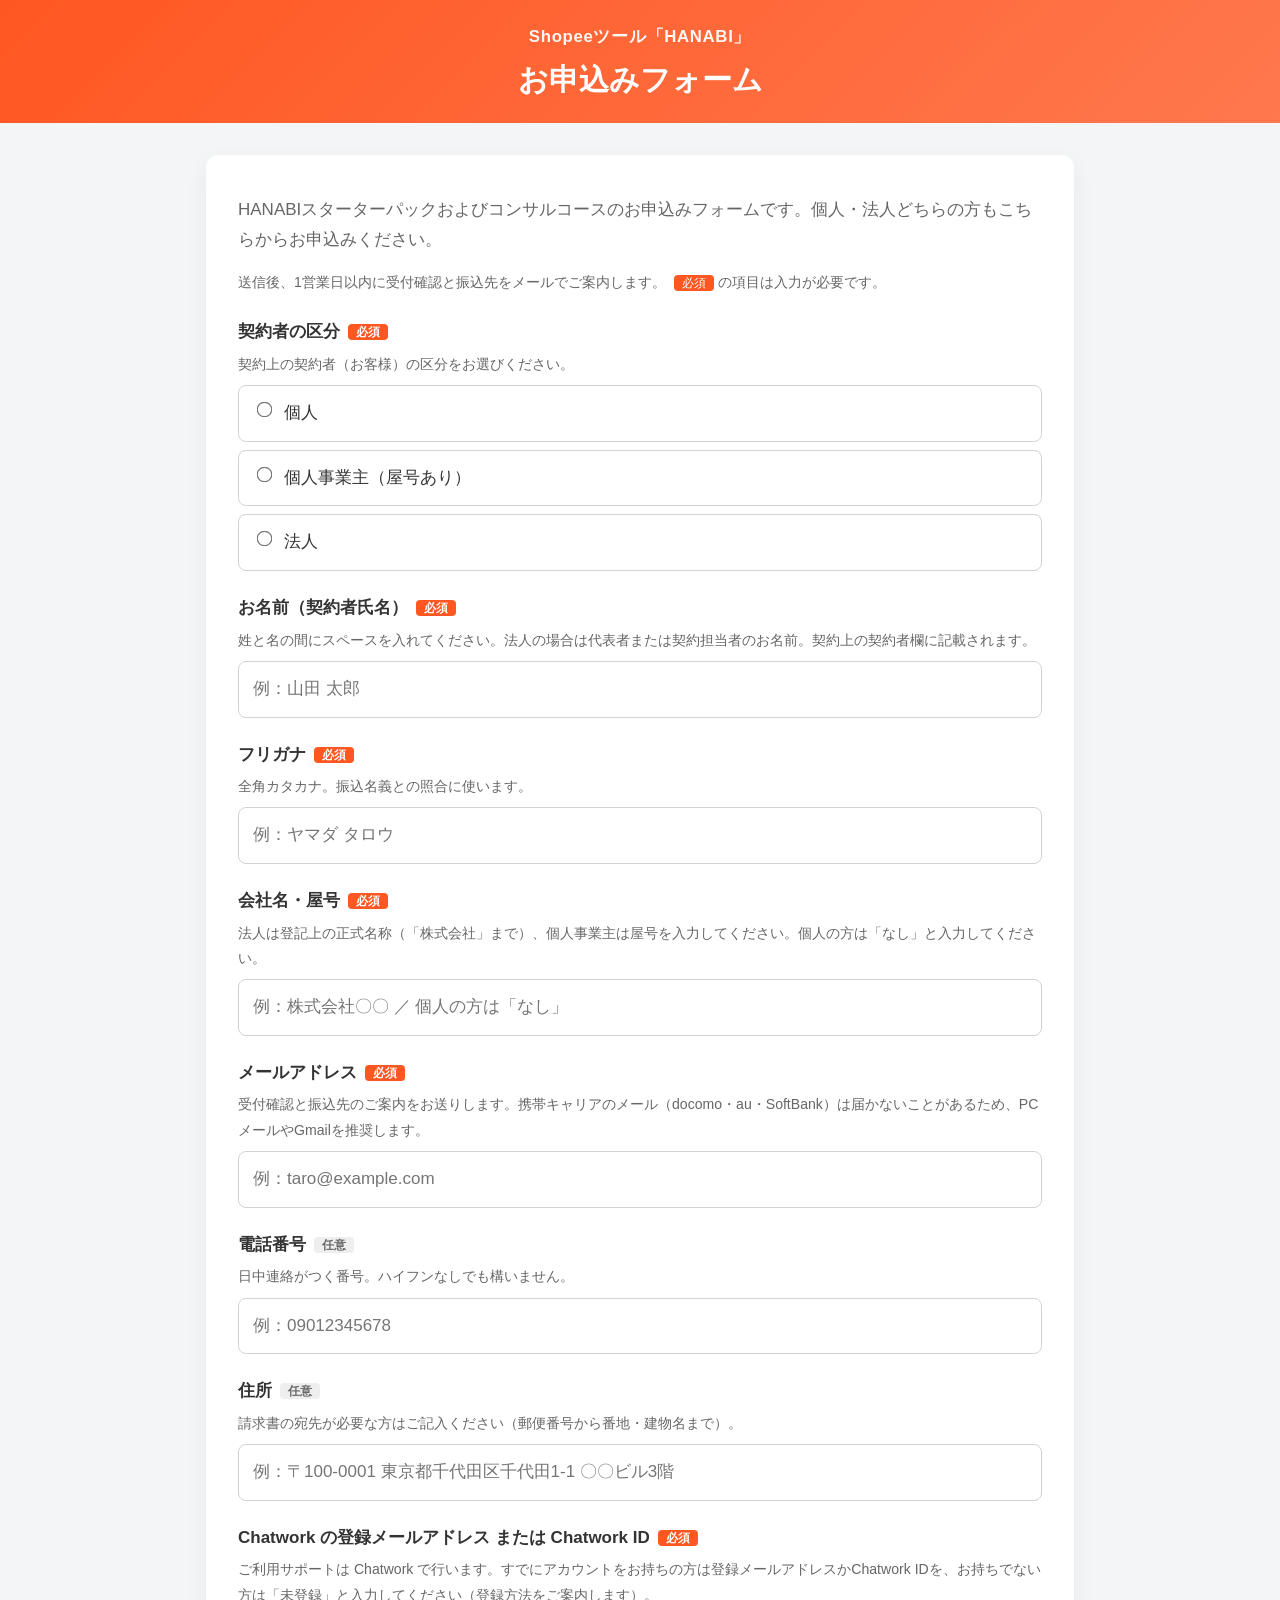
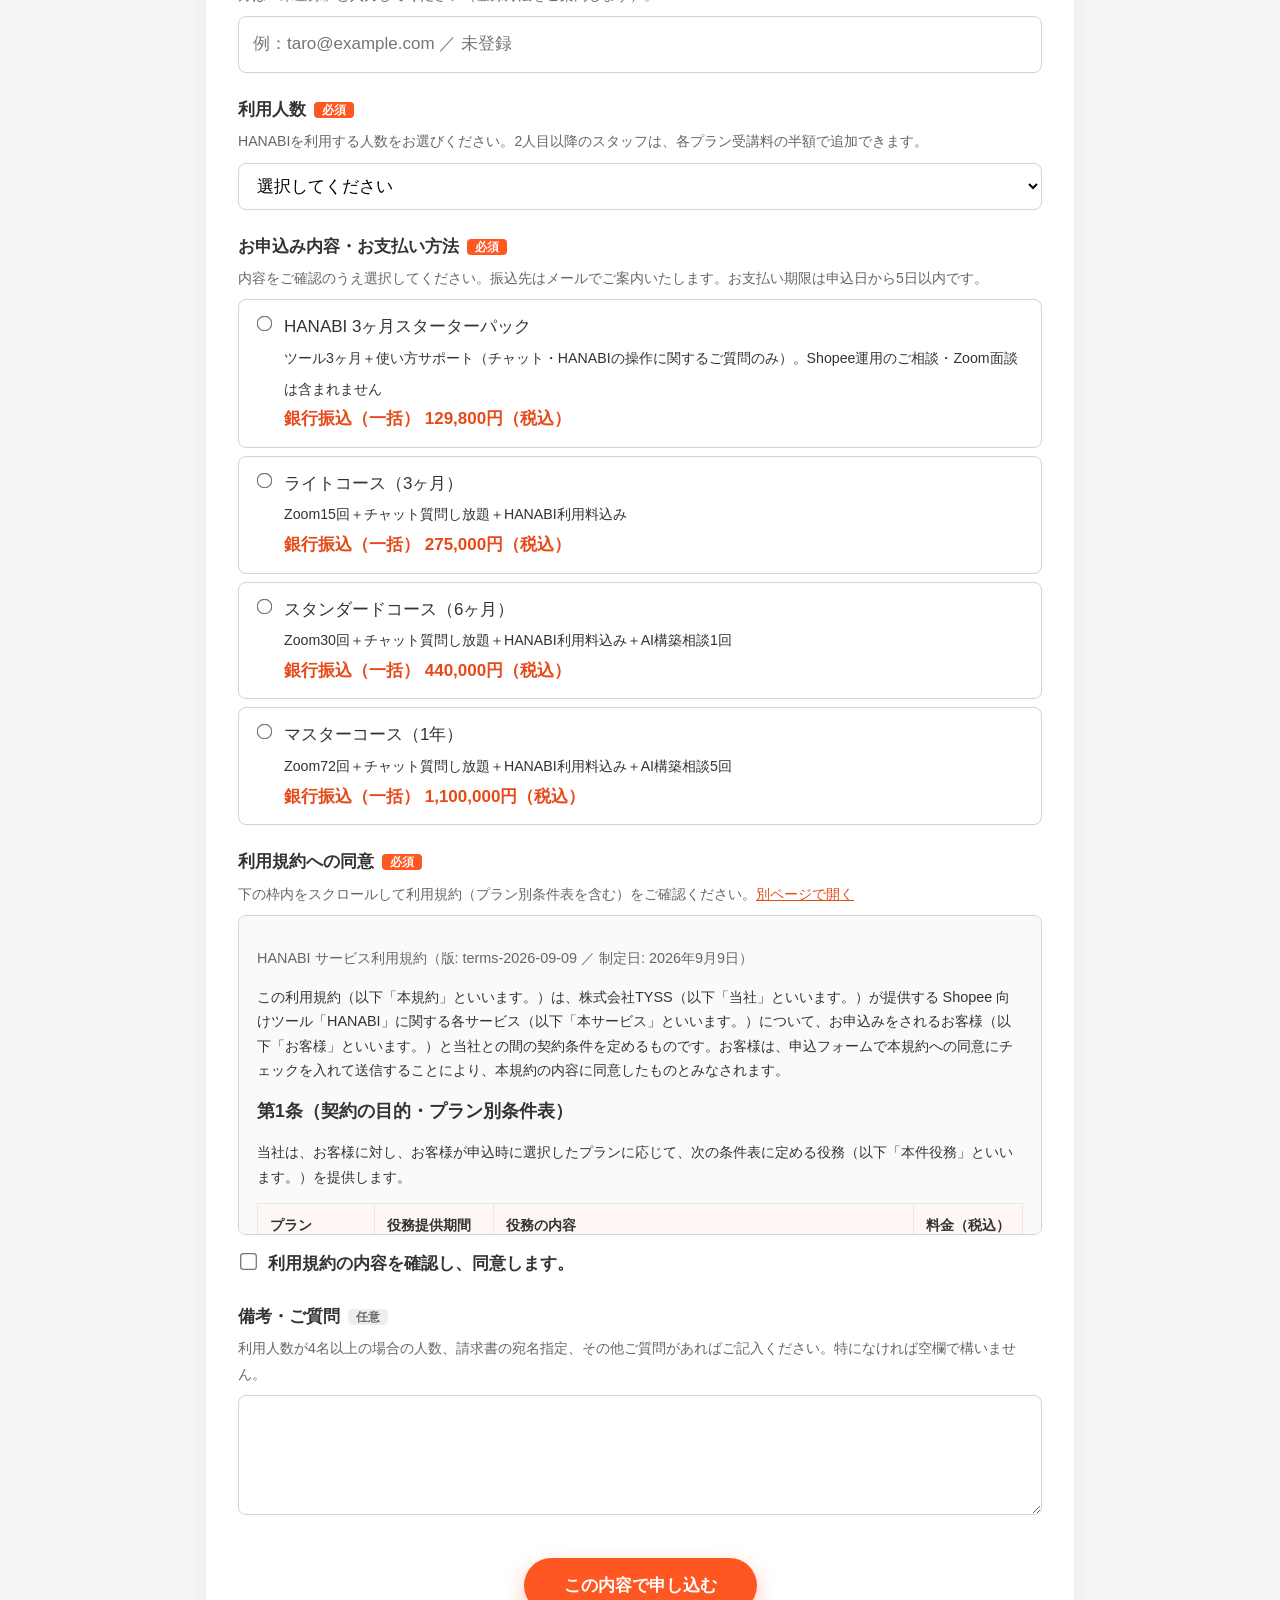
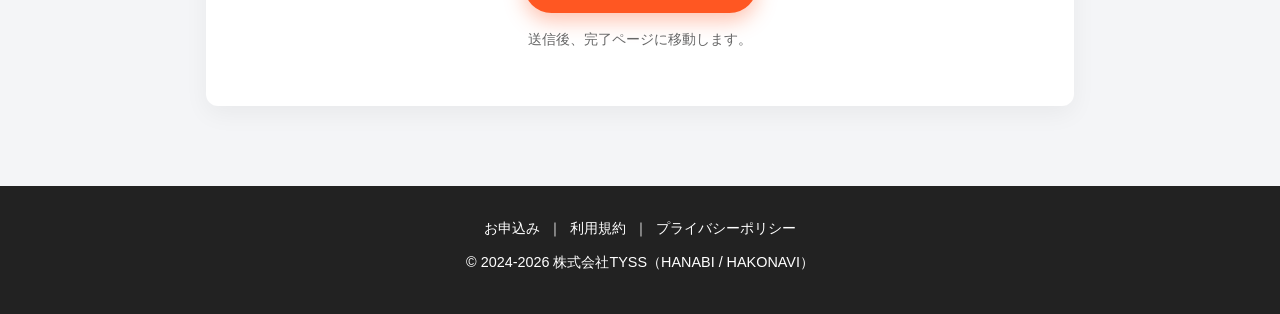
==== apply/index.html @ cb3014e0 "HANABI申込ページ・利用規約・完了ページを追加（Googleフォーム連携、LPとは別導線） - /apply/: 13項目の申込フォーム。Googleフォーム formResponse へ送信、?" ====
<!DOCTYPE html>
<html lang="ja">
<head>
<meta charset="UTF-8">
<meta name="viewport" content="width=device-width, initial-scale=1.0">
<title>お申込み｜HANABI スターターパック・コンサルコース（株式会社TYSS）</title>
<meta name="description" content="Shopeeツール「HANABI」の3ヶ月スターターパック、およびライト・スタンダード・マスターコースのお申込みページ。利用規約に同意のうえ、フォームからお申込みください。">
<meta name="robots" content="noindex, nofollow">
<link rel="canonical" href="https://hanabi.marketvalleys.com/apply/">
<link rel="icon" href="/favicon.ico">
<link rel="apple-touch-icon" href="/apple-touch-icon.png">
<link rel="stylesheet" href="/css/sub.css">
<!-- Google tag (gtag.js) -->
<script async src="https://www.googletagmanager.com/gtag/js?id=G-91ZBQNR20L"></script>
<script>
  window.dataLayer = window.dataLayer || [];
  function gtag(){dataLayer.push(arguments);}
  gtag('js', new Date());
  gtag('config', 'G-91ZBQNR20L');
</script>
</head>
<body>
<header class="site-header">
  <div class="brand"><a href="/">Shopeeツール「HANABI」</a></div>
  <h1>お申込みフォーム</h1>
</header>

<main>
  <section class="card">
    <p class="lead">HANABIスターターパックおよびコンサルコースのお申込みフォームです。個人・法人どちらの方もこちらからお申込みください。</p>
    <p class="note">送信後、1営業日以内に受付確認と振込先をメールでご案内します。<span class="req">必須</span> の項目は入力が必要です。</p>

    <form id="apply-form" novalidate>

      <!-- 1 契約者の区分 -->
      <div class="field" data-required>
        <label class="title">契約者の区分<span class="req">必須</span></label>
        <span class="help">契約上の契約者（お客様）の区分をお選びください。</span>
        <label class="choice"><input type="radio" name="entry.213711031" value="個人"><span>個人</span></label>
        <label class="choice"><input type="radio" name="entry.213711031" value="個人事業主（屋号あり）"><span>個人事業主（屋号あり）</span></label>
        <label class="choice"><input type="radio" name="entry.213711031" value="法人"><span>法人</span></label>
        <p class="error">契約者の区分を選んでください。</p>
      </div>

      <!-- 2 お名前 -->
      <div class="field" data-required>
        <label class="title" for="f-name">お名前（契約者氏名）<span class="req">必須</span></label>
        <span class="help">姓と名の間にスペースを入れてください。法人の場合は代表者または契約担当者のお名前。契約上の契約者欄に記載されます。</span>
        <input type="text" id="f-name" name="entry.1331339000" autocomplete="name" placeholder="例：山田 太郎">
        <p class="error">お名前を入力してください。</p>
      </div>

      <!-- 3 フリガナ -->
      <div class="field" data-required>
        <label class="title" for="f-kana">フリガナ<span class="req">必須</span></label>
        <span class="help">全角カタカナ。振込名義との照合に使います。</span>
        <input type="text" id="f-kana" name="entry.298418859" placeholder="例：ヤマダ タロウ">
        <p class="error">フリガナを入力してください。</p>
      </div>

      <!-- 4 会社名・屋号 -->
      <div class="field" data-required>
        <label class="title" for="f-company">会社名・屋号<span class="req">必須</span></label>
        <span class="help">法人は登記上の正式名称（「株式会社」まで）、個人事業主は屋号を入力してください。個人の方は「なし」と入力してください。</span>
        <input type="text" id="f-company" name="entry.1672336387" autocomplete="organization" placeholder="例：株式会社〇〇 ／ 個人の方は「なし」">
        <p class="error">会社名・屋号を入力してください。個人の方は「なし」と入力してください。</p>
      </div>

      <!-- 5 メール -->
      <div class="field" data-required data-type="email">
        <label class="title" for="f-email">メールアドレス<span class="req">必須</span></label>
        <span class="help">受付確認と振込先のご案内をお送りします。携帯キャリアのメール（docomo・au・SoftBank）は届かないことがあるため、PCメールやGmailを推奨します。</span>
        <input type="email" id="f-email" name="entry.1791633084" autocomplete="email" inputmode="email" placeholder="例：taro@example.com">
        <p class="error">正しいメールアドレスを入力してください。</p>
      </div>

      <!-- 6 電話 -->
      <div class="field">
        <label class="title" for="f-tel">電話番号<span class="opt">任意</span></label>
        <span class="help">日中連絡がつく番号。ハイフンなしでも構いません。</span>
        <input type="tel" id="f-tel" name="entry.1407368177" autocomplete="tel" inputmode="tel" placeholder="例：09012345678">
      </div>

      <!-- 7 住所 -->
      <div class="field">
        <label class="title" for="f-address">住所<span class="opt">任意</span></label>
        <span class="help">請求書の宛先が必要な方はご記入ください（郵便番号から番地・建物名まで）。</span>
        <input type="text" id="f-address" name="entry.1876414158" autocomplete="street-address" placeholder="例：〒100-0001 東京都千代田区千代田1-1 〇〇ビル3階">
      </div>

      <!-- 8 Chatwork -->
      <div class="field" data-required>
        <label class="title" for="f-chatwork">Chatwork の登録メールアドレス または Chatwork ID<span class="req">必須</span></label>
        <span class="help">ご利用サポートは Chatwork で行います。すでにアカウントをお持ちの方は登録メールアドレスかChatwork IDを、お持ちでない方は「未登録」と入力してください（登録方法をご案内します）。</span>
        <input type="text" id="f-chatwork" name="entry.1818026145" placeholder="例：taro@example.com ／ 未登録">
        <p class="error">Chatworkの連絡先を入力してください。お持ちでない方は「未登録」と入力してください。</p>
      </div>

      <!-- 9 利用人数 -->
      <div class="field" data-required>
        <label class="title" for="f-users">利用人数<span class="req">必須</span></label>
        <span class="help">HANABIを利用する人数をお選びください。2人目以降のスタッフは、各プラン受講料の半額で追加できます。</span>
        <select id="f-users" name="entry.1122648513">
          <option value="">選択してください</option>
          <option value="1名（ご本人のみ）">1名（ご本人のみ）</option>
          <option value="2名">2名</option>
          <option value="3名">3名</option>
          <option value="4名以上（人数を備考欄に記載）">4名以上（人数を備考欄に記載）</option>
        </select>
        <p class="error">利用人数を選んでください。</p>
      </div>

      <!-- 10 お申込み内容・お支払い方法 -->
      <div class="field" data-required id="plan-field">
        <label class="title">お申込み内容・お支払い方法<span class="req">必須</span></label>
        <span class="help">内容をご確認のうえ選択してください。振込先はメールでご案内いたします。お支払い期限は申込日から5日以内です。</span>
        <label class="choice"><input type="radio" name="entry.429913084" data-plan="starter" value="HANABI 3ヶ月スターターパック ／ 銀行振込（一括） 129,800円（税込）"><span>HANABI 3ヶ月スターターパック<br><small>ツール3ヶ月＋使い方サポート（チャット・HANABIの操作に関するご質問のみ）。Shopee運用のご相談・Zoom面談は含まれません</small><br><span class="price">銀行振込（一括） 129,800円（税込）</span></span></label>
        <label class="choice"><input type="radio" name="entry.429913084" data-plan="light" value="ライトコース（3ヶ月・Zoom15回） ／ 銀行振込（一括） 275,000円（税込）"><span>ライトコース（3ヶ月）<br><small>Zoom15回＋チャット質問し放題＋HANABI利用料込み</small><br><span class="price">銀行振込（一括） 275,000円（税込）</span></span></label>
        <label class="choice"><input type="radio" name="entry.429913084" data-plan="standard" value="スタンダードコース（6ヶ月・Zoom30回） ／ 銀行振込（一括） 440,000円（税込）"><span>スタンダードコース（6ヶ月）<br><small>Zoom30回＋チャット質問し放題＋HANABI利用料込み＋AI構築相談1回</small><br><span class="price">銀行振込（一括） 440,000円（税込）</span></span></label>
        <label class="choice"><input type="radio" name="entry.429913084" data-plan="master" value="マスターコース（1年・Zoom72回） ／ 銀行振込（一括） 1,100,000円（税込）"><span>マスターコース（1年）<br><small>Zoom72回＋チャット質問し放題＋HANABI利用料込み＋AI構築相談5回</small><br><span class="price">銀行振込（一括） 1,100,000円（税込）</span></span></label>
        <p class="error">お申込み内容を選んでください。</p>
      </div>

      <!-- 11 利用規約 -->
      <div class="field" data-required data-type="checkbox" id="terms-field">
        <label class="title">利用規約への同意<span class="req">必須</span></label>
        <span class="help">下の枠内をスクロールして利用規約（プラン別条件表を含む）をご確認ください。<a href="/terms/" target="_blank" rel="noopener">別ページで開く</a></span>
        <div class="terms-box" id="terms-box" tabindex="0"><p class="meta">利用規約を読み込んでいます…</p></div>
        <label class="agree"><input type="checkbox" name="entry.331221295" value="利用規約の内容を確認し、同意します。"><span>利用規約の内容を確認し、同意します。</span></label>
        <p class="error">お申込みには利用規約への同意が必要です。</p>
      </div>

      <!-- 12 備考 -->
      <div class="field">
        <label class="title" for="f-note">備考・ご質問<span class="opt">任意</span></label>
        <span class="help">利用人数が4名以上の場合の人数、請求書の宛名指定、その他ご質問があればご記入ください。特になければ空欄で構いません。</span>
        <textarea id="f-note" name="entry.1343263859"></textarea>
      </div>

      <!-- 13 規約バージョン（自動） -->
      <input type="hidden" name="entry.306155973" id="f-version" value="terms-2026-09-09">
      <!-- スパム対策（人間は見えない） -->
      <div class="hp" aria-hidden="true"><label>Website <input type="text" name="website" tabindex="-1" autocomplete="off"></label></div>

      <div class="submit-area">
        <button type="submit" class="btn" id="submit-btn">この内容で申し込む</button>
        <p class="note" id="submit-msg">送信後、完了ページに移動します。</p>
      </div>
    </form>
  </section>
</main>

<footer class="site-footer">
  <p><a href="/apply/">お申込み</a>｜<a href="/terms/">利用規約</a>｜<a href="https://www.tyss-co.jp/privacy.html" target="_blank" rel="noopener">プライバシーポリシー</a></p>
  <p>© 2024-2026 株式会社TYSS（HANABI / HAKONAVI）</p>
</footer>

<script>
(function () {
  var FORM_ACTION = 'https://docs.google.com/forms/d/e/1FAIpQLSf9lc5vbHV0YC9XStQlu5wABcLOn9LhuqJzs9azt7C7RDViRA/formResponse';
  var THANKS = '/apply/thanks/';
  var form = document.getElementById('apply-form');
  var btn = document.getElementById('submit-btn');
  var msg = document.getElementById('submit-msg');

  // URLパラメータ ?plan=starter|light|standard|master でプランを事前選択（各LPのボタンから使う）
  try {
    var plan = new URLSearchParams(location.search).get('plan');
    if (plan) {
      var r = form.querySelector('input[data-plan="' + plan + '"]');
      if (r) r.checked = true;
    }
  } catch (e) {}

  // 利用規約の本文を /terms/ から読み込んで枠内に表示（同一オリジン）。失敗時はリンク案内
  var box = document.getElementById('terms-box');
  fetch('/terms/', { cache: 'no-cache' }).then(function (res) { return res.text(); }).then(function (html) {
    var doc = new DOMParser().parseFromString(html, 'text/html');
    var body = doc.getElementById('terms-body');
    if (!body) throw new Error('no terms');
    var v = body.getAttribute('data-terms-version');
    if (v) document.getElementById('f-version').value = v;
    box.innerHTML = body.innerHTML;
  }).catch(function () {
    box.innerHTML = '<p>利用規約の読み込みに失敗しました。<a href="/terms/" target="_blank" rel="noopener">こちら</a>からご確認ください。</p>';
  });

  function validateField(field) {
    var ok = true;
    var type = field.getAttribute('data-type');
    var radios = field.querySelectorAll('input[type=radio]');
    if (radios.length) {
      ok = Array.prototype.some.call(radios, function (r) { return r.checked; });
    } else if (type === 'checkbox') {
      ok = !!field.querySelector('input[type=checkbox]:checked');
    } else {
      var input = field.querySelector('input, select, textarea');
      var val = (input.value || '').trim();
      ok = val.length > 0;
      if (ok && type === 'email') ok = /^[^\s@]+@[^\s@]+\.[^\s@]+$/.test(val);
    }
    field.classList.toggle('invalid', !ok);
    return ok;
  }

  form.querySelectorAll('.field[data-required]').forEach(function (field) {
    field.addEventListener('change', function () { if (field.classList.contains('invalid')) validateField(field); });
    field.addEventListener('input', function () { if (field.classList.contains('invalid')) validateField(field); });
  });

  form.addEventListener('submit', function (ev) {
    ev.preventDefault();
    if (form.querySelector('input[name=website]').value) return; // スパム
    var firstBad = null;
    form.querySelectorAll('.field[data-required]').forEach(function (field) {
      if (!validateField(field) && !firstBad) firstBad = field;
    });
    if (firstBad) {
      firstBad.scrollIntoView({ behavior: 'smooth', block: 'center' });
      msg.textContent = '未入力の必須項目があります。赤字の項目をご確認ください。';
      return;
    }

    btn.disabled = true;
    btn.textContent = '送信中…';
    msg.textContent = '';

    var fd = new FormData(form);
    fd.delete('website');
    var body = new URLSearchParams();
    fd.forEach(function (v, k) { if (k.indexOf('entry.') === 0) body.append(k, v); });
    body.append('fvv', '1');
    body.append('pageHistory', '0');

    var done = false;
    function finish() {
      if (done) return; done = true;
      try { gtag('event', 'apply_submit'); } catch (e) {}
      location.href = THANKS;
    }
    // Google フォームは CORS ヘッダを返さないため no-cors で送信し、応答内容は見ずに完了ページへ進む
    fetch(FORM_ACTION, { method: 'POST', mode: 'no-cors', body: body, headers: { 'Content-Type': 'application/x-www-form-urlencoded' } })
      .then(finish)
      .catch(function () {
        // ネットワーク層の失敗時はフォームを通常送信（新規タブで Google の完了画面）にフォールバック
        var f = document.createElement('form');
        f.method = 'POST'; f.action = FORM_ACTION; f.target = '_blank'; f.style.display = 'none';
        body.forEach(function (v, k) { var i = document.createElement('input'); i.type = 'hidden'; i.name = k; i.value = v; f.appendChild(i); });
        document.body.appendChild(f); f.submit();
        finish();
      });
    setTimeout(finish, 8000);
  });
})();
</script>
</body>
</html>
---- css/sub.css ----
/* HANABI サブページ共通スタイル（申込・規約・特商法・プライバシー） LPの配色に合わせる */
:root {
  --main: #ff5722;
  --main-dark: #e64a19;
  --bg: #f4f5f7;
  --text: #333;
  --muted: #666;
  --line: #e5e7eb;
  --max: 900px;
}
* { box-sizing: border-box; }
body {
  margin: 0;
  font-family: -apple-system, BlinkMacSystemFont, "Segoe UI", "Hiragino Kaku Gothic ProN", "Noto Sans JP", sans-serif;
  background: var(--bg);
  color: var(--text);
  font-size: 17px;
  line-height: 1.8;
}
header.site-header {
  background: linear-gradient(135deg, #ff5722, #ff784e);
  color: #fff;
  padding: 22px 20px;
  text-align: center;
}
header.site-header a { color: #fff; text-decoration: none; }
header.site-header .brand { font-size: 1.05rem; font-weight: 700; letter-spacing: .04em; opacity: .95; }
header.site-header h1 { font-size: 1.9rem; margin: 6px 0 0; line-height: 1.4; }
main { max-width: var(--max); margin: 0 auto; padding: 0 16px 48px; }
.card {
  background: #fff;
  border-radius: 12px;
  box-shadow: 0 8px 24px rgba(0,0,0,.05);
  padding: 40px 32px;
  margin: 32px 0;
}
.card h2 {
  font-size: 1.5rem;
  margin: 0 0 20px;
  padding-bottom: 10px;
  border-bottom: 3px solid var(--main);
}
.card h3 { font-size: 1.15rem; margin: 32px 0 8px; color: var(--main); }
.lead { color: var(--muted); margin: 0 0 8px; }
p { margin: 14px 0; }
ol, ul { margin: 12px 0; padding-left: 1.5em; }
li { margin-bottom: 6px; }
strong { color: var(--main); font-weight: 600; }
a { color: var(--main-dark); }
.meta { color: var(--muted); font-size: .9rem; }
.table-wrap { overflow-x: auto; -webkit-overflow-scrolling: touch; }
table { border-collapse: collapse; width: 100%; font-size: .95rem; }
th, td { border: 1px solid var(--line); padding: 10px 12px; text-align: left; vertical-align: top; }
th { background: #fff7f3; white-space: nowrap; }
.btn {
  display: inline-block;
  background: var(--main);
  color: #fff;
  text-decoration: none;
  font-size: 1.05rem;
  font-weight: 600;
  padding: 16px 40px;
  border: 0;
  border-radius: 999px;
  cursor: pointer;
  box-shadow: 0 8px 20px rgba(255,87,34,.35);
  transition: transform .2s, box-shadow .2s, background .2s;
}
.btn:hover { background: var(--main-dark); transform: translateY(-2px); }
.btn[disabled] { opacity: .6; cursor: not-allowed; transform: none; }
.btn-secondary { background: #fff; color: var(--main-dark); border: 2px solid var(--main); box-shadow: none; }
footer.site-footer {
  background: #222;
  color: #fff;
  text-align: center;
  padding: 30px 20px;
  font-size: .9rem;
}
footer.site-footer a { color: #fff; margin: 0 8px; text-decoration: none; }
footer.site-footer a:hover { text-decoration: underline; }
footer.site-footer p { margin: 0 0 8px; }

/* ===== 申込フォーム ===== */
.field { margin: 22px 0; }
.field label.title { display: block; font-weight: 700; margin-bottom: 4px; }
.req { color: #fff; background: var(--main); font-size: .72rem; padding: 2px 8px; border-radius: 4px; margin-left: 8px; vertical-align: middle; }
.opt { color: var(--muted); background: #eee; font-size: .72rem; padding: 2px 8px; border-radius: 4px; margin-left: 8px; vertical-align: middle; }
.help { display: block; color: var(--muted); font-size: .88rem; margin: 0 0 8px; }
input[type=text], input[type=email], input[type=tel], textarea, select {
  width: 100%;
  font: inherit;
  padding: 12px 14px;
  border: 1px solid #cfd3d8;
  border-radius: 8px;
  background: #fff;
}
input:focus, textarea:focus, select:focus { outline: 2px solid var(--main); outline-offset: 1px; border-color: var(--main); }
textarea { min-height: 120px; resize: vertical; }
.choice { display: flex; gap: 10px; align-items: flex-start; padding: 12px 14px; border: 1px solid #cfd3d8; border-radius: 8px; margin: 8px 0; cursor: pointer; background: #fff; }
.choice:has(input:checked) { border-color: var(--main); background: #fff7f3; }
.choice input { margin-top: 5px; flex: 0 0 auto; transform: scale(1.2); }
.choice .price { color: var(--main-dark); font-weight: 700; }
.terms-box {
  height: 320px;
  overflow-y: auto;
  border: 1px solid #cfd3d8;
  border-radius: 8px;
  padding: 16px 18px;
  background: #fafafa;
  font-size: .9rem;
  line-height: 1.7;
}
.terms-box h2 { font-size: 1.1rem; border: 0; margin: 0 0 12px; padding: 0; }
.terms-box h3 { font-size: 1rem; margin: 18px 0 4px; }
.terms-box table { font-size: .85rem; }
.agree { display: flex; gap: 10px; align-items: flex-start; margin-top: 14px; font-weight: 700; cursor: pointer; }
.agree input { transform: scale(1.3); margin-top: 6px; }
.error { color: #c62828; font-size: .88rem; margin-top: 6px; display: none; }
.field.invalid .error { display: block; }
.field.invalid input, .field.invalid select, .field.invalid textarea { border-color: #c62828; }
.submit-area { text-align: center; margin-top: 32px; }
.note { font-size: .88rem; color: var(--muted); }
.steps { counter-reset: s; list-style: none; padding: 0; }
.steps li { counter-increment: s; position: relative; padding-left: 44px; margin: 14px 0; }
.steps li::before {
  content: counter(s);
  position: absolute; left: 0; top: 0;
  width: 30px; height: 30px; border-radius: 50%;
  background: var(--main); color: #fff; font-weight: 700;
  display: flex; align-items: center; justify-content: center;
}
.hp { position: absolute; left: -9999px; width: 1px; height: 1px; overflow: hidden; }
@media (max-width: 768px) {
  body { font-size: 16px; }
  .card { padding: 28px 18px; margin: 20px 0; }
  header.site-header h1 { font-size: 1.4rem; }
  .btn { width: 100%; padding: 16px 0; }
}
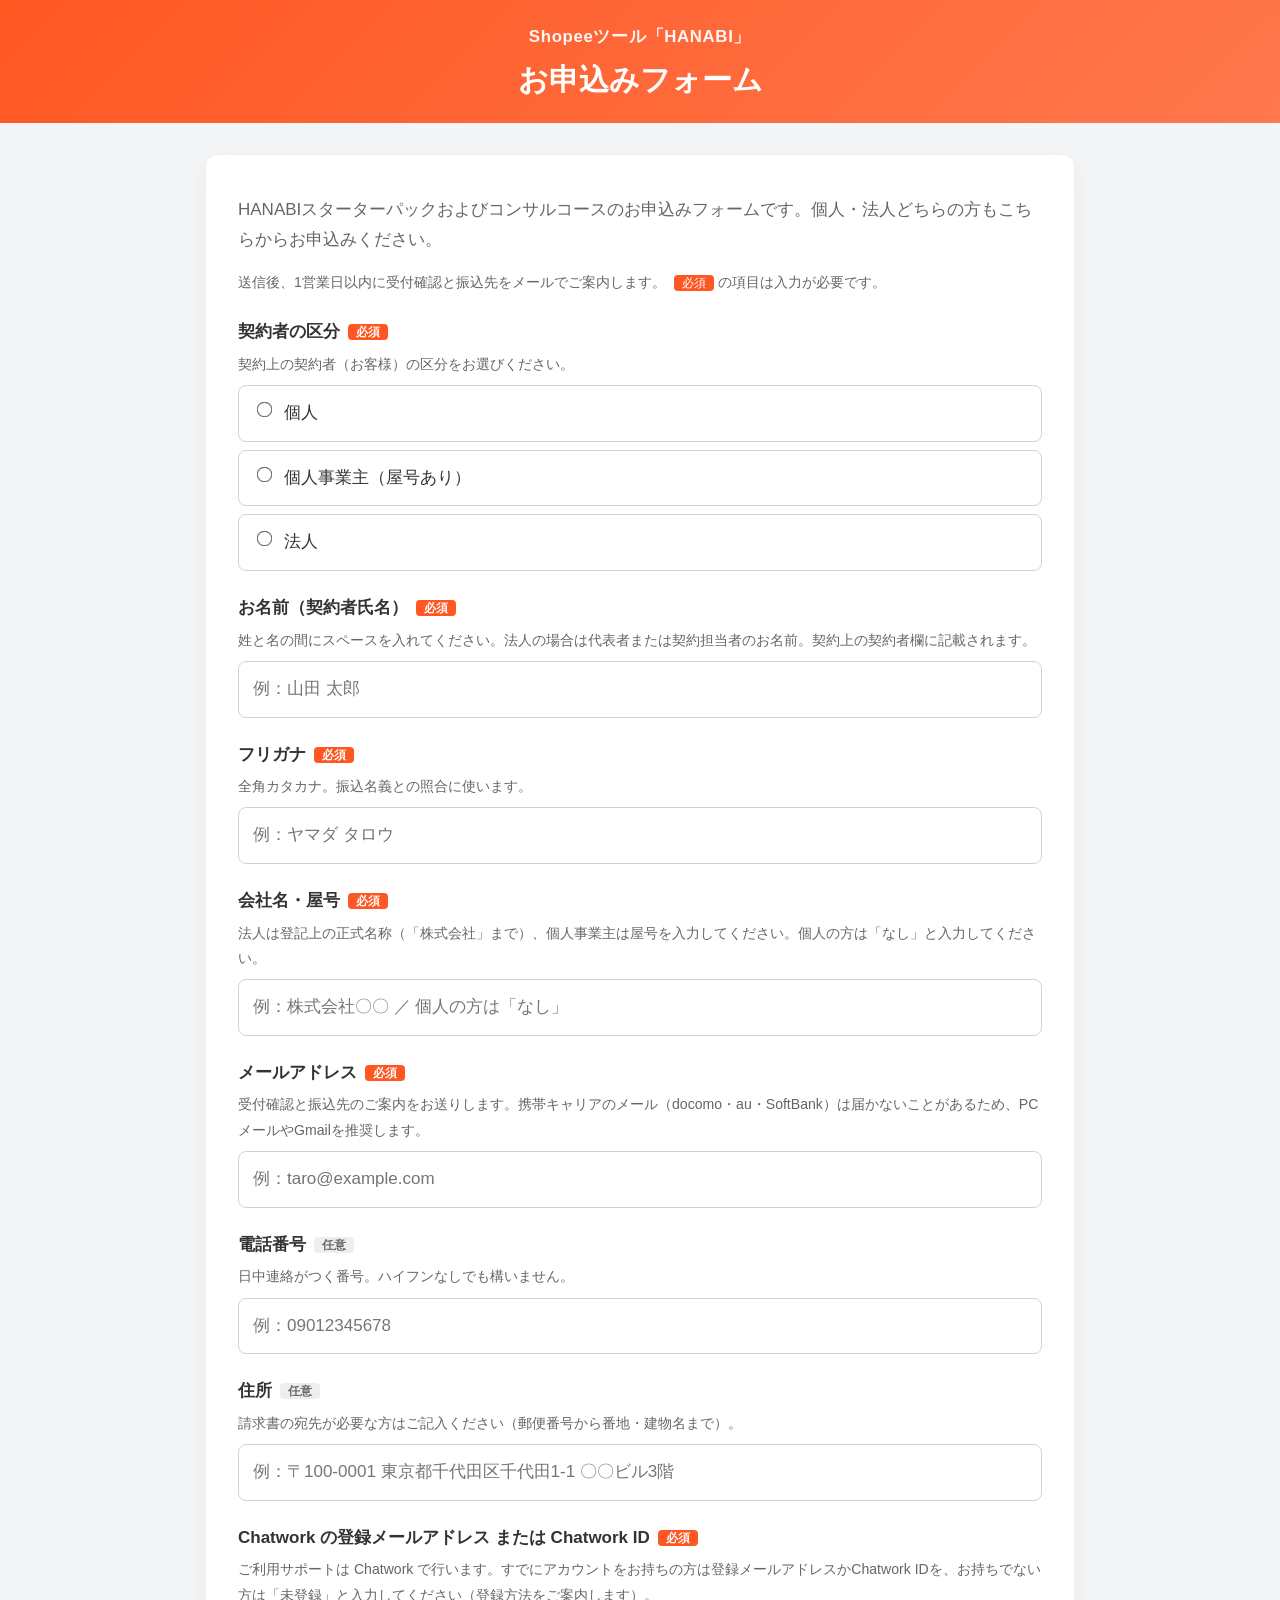
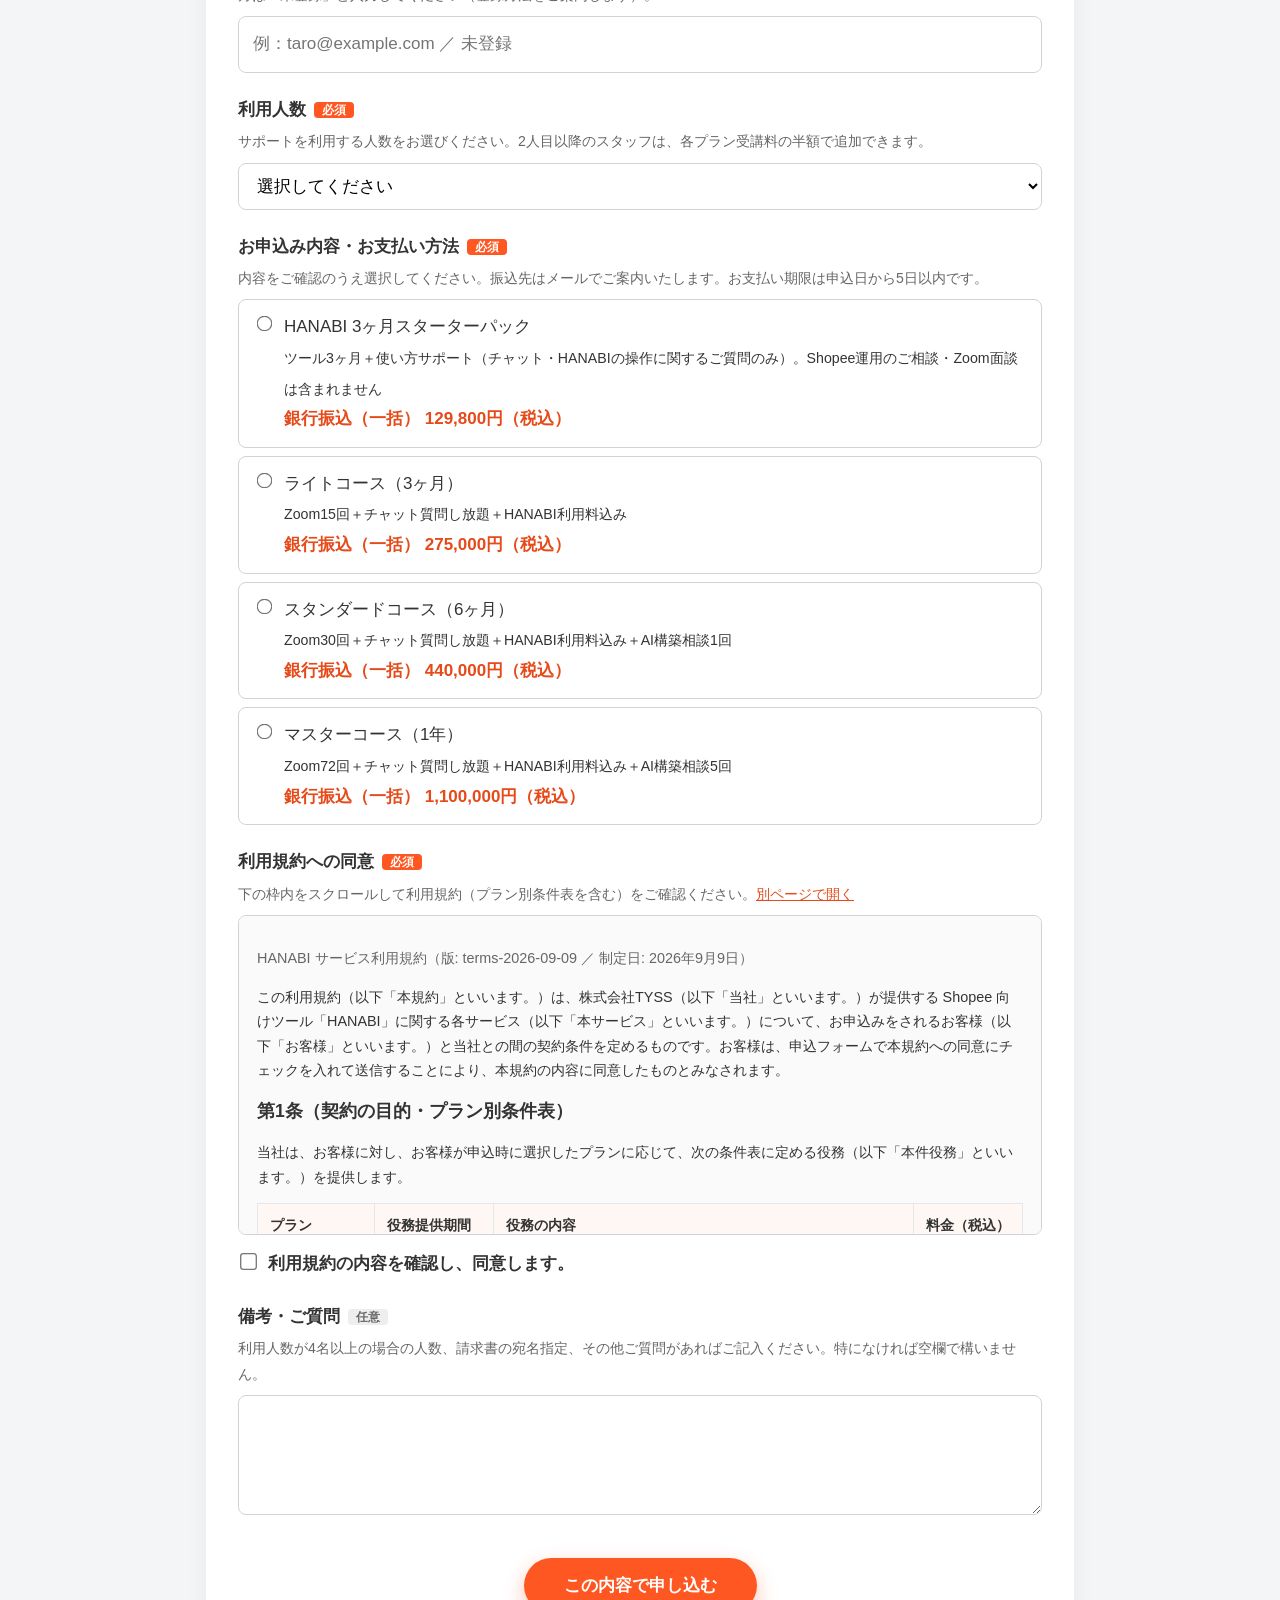
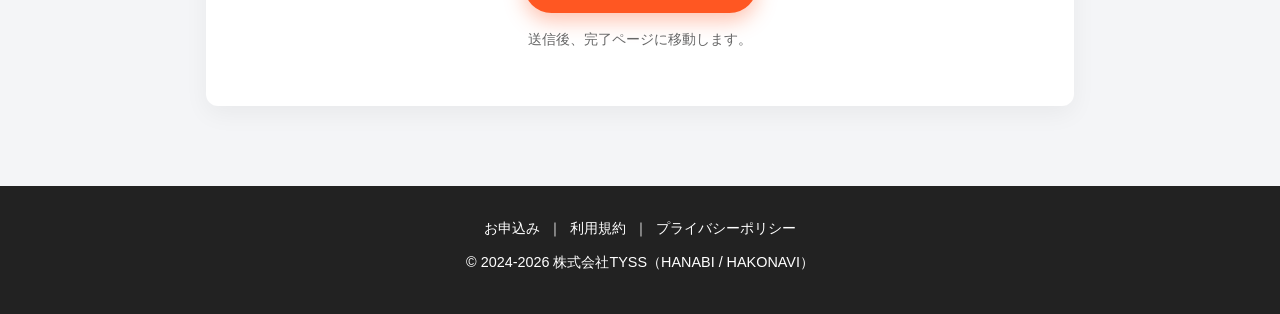
==== commit 192ea3b2: "申込ページ: 利用人数の補足文をGoogleフォームの文言に揃える Co-Authored-By: Claude Fable 5.1 <noreply@anthropic.com>" ====
--- a/apply/index.html
+++ b/apply/index.html
@@ -99,7 +99,7 @@
       <!-- 9 利用人数 -->
       <div class="field" data-required>
         <label class="title" for="f-users">利用人数<span class="req">必須</span></label>
-        <span class="help">HANABIを利用する人数をお選びください。2人目以降のスタッフは、各プラン受講料の半額で追加できます。</span>
+        <span class="help">サポートを利用する人数をお選びください。2人目以降のスタッフは、各プラン受講料の半額で追加できます。</span>
         <select id="f-users" name="entry.1122648513">
           <option value="">選択してください</option>
           <option value="1名（ご本人のみ）">1名（ご本人のみ）</option>
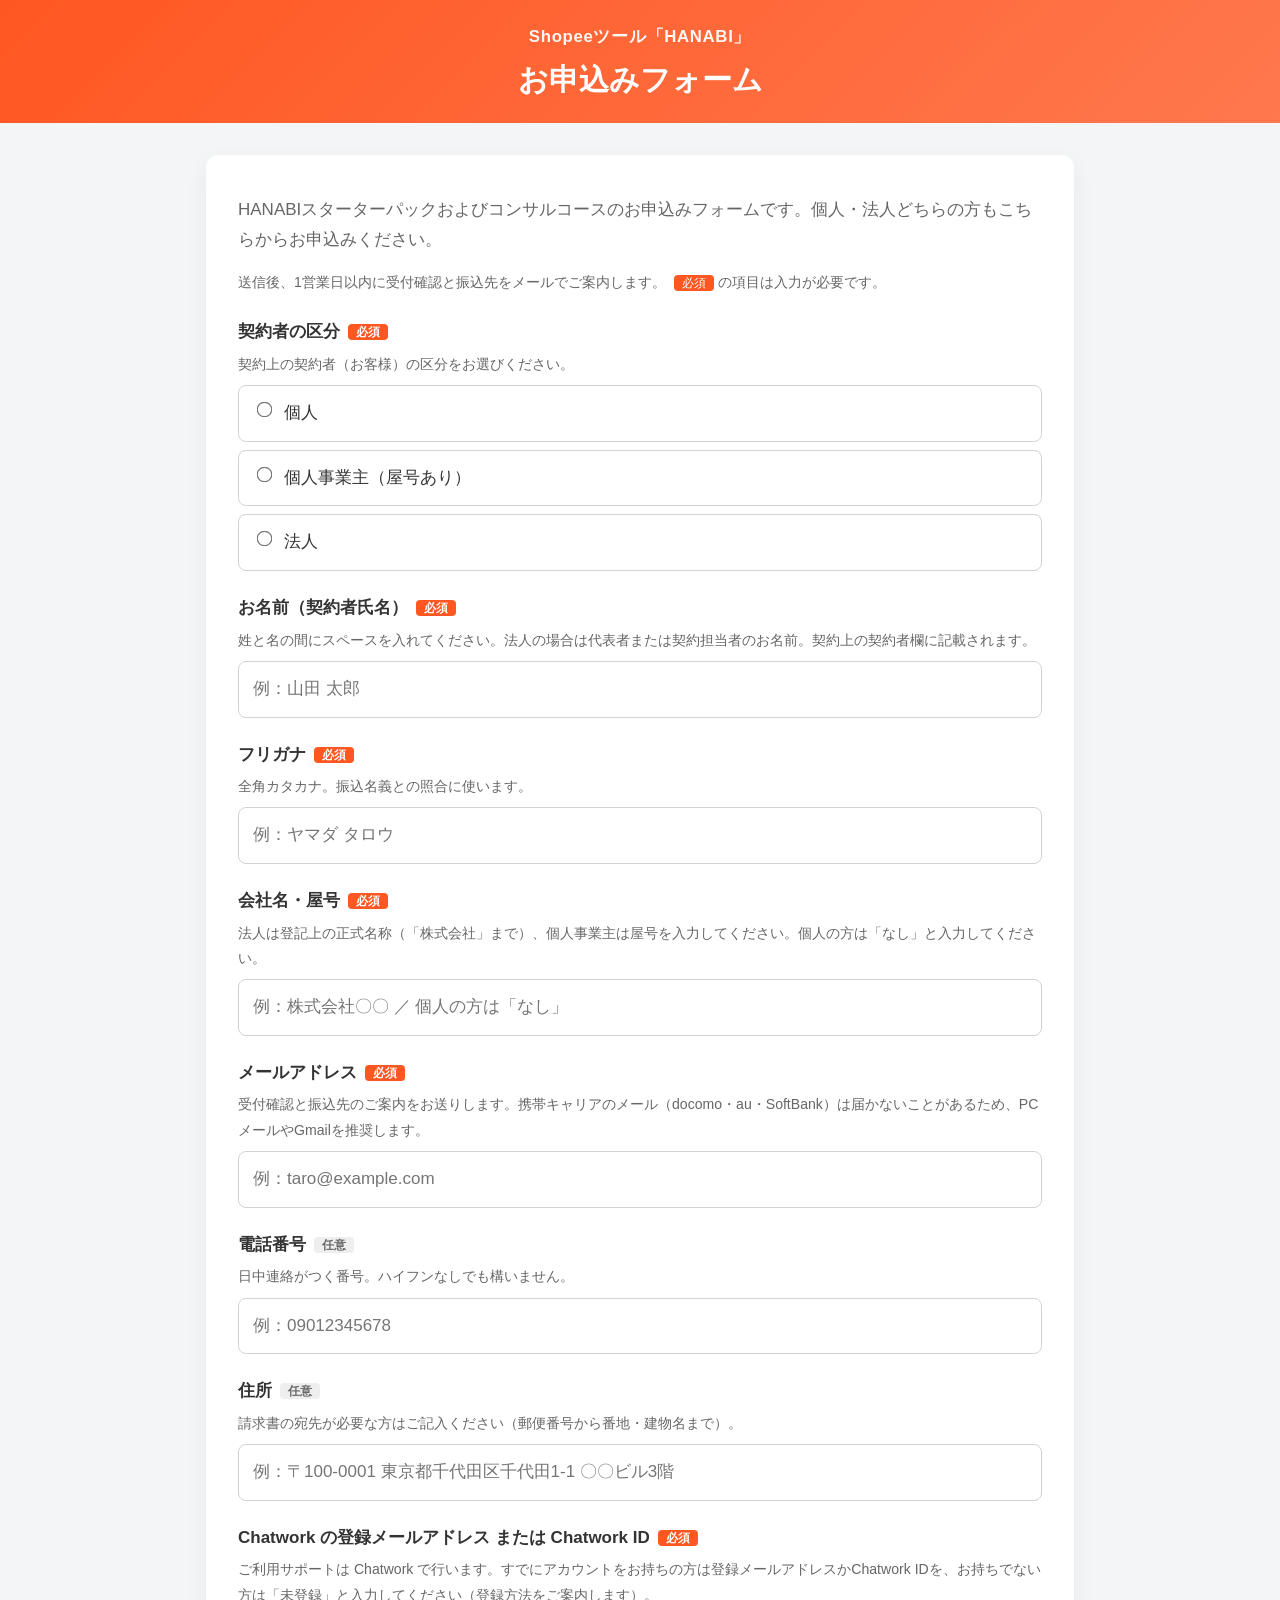
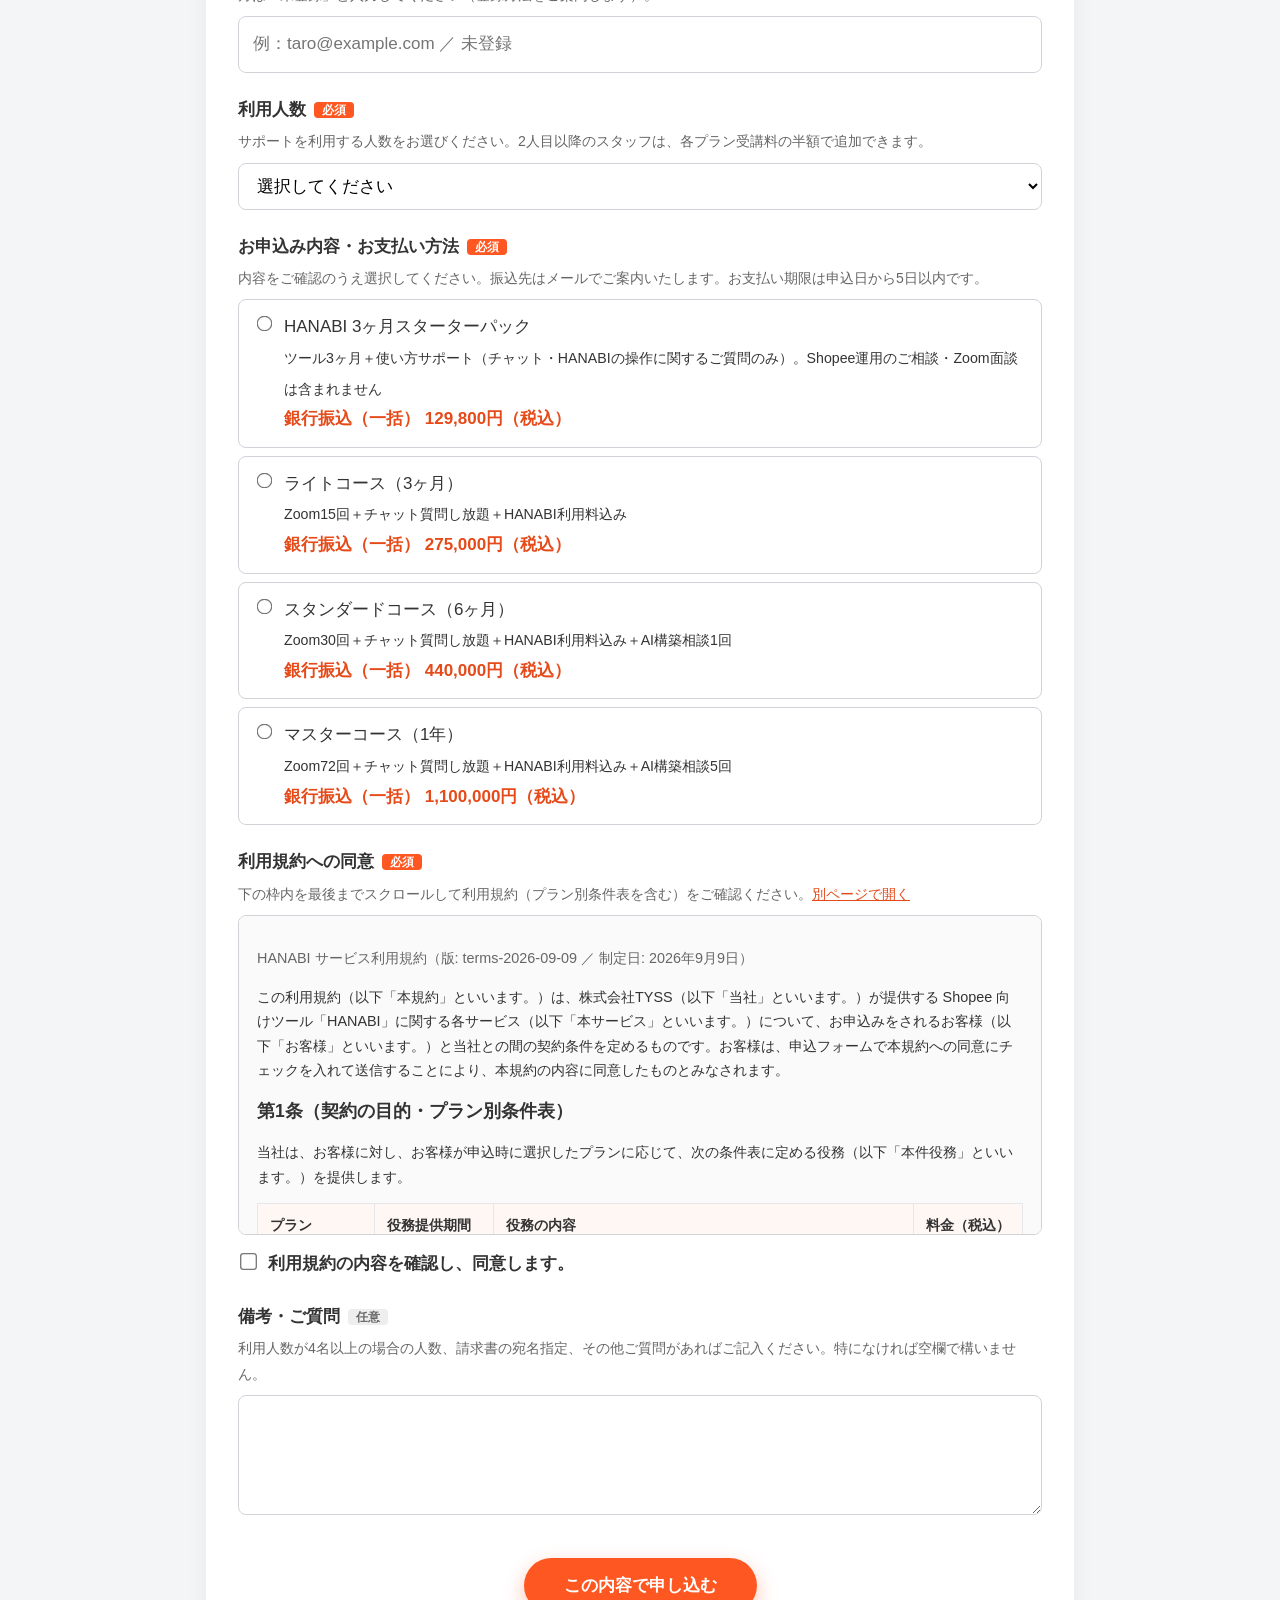
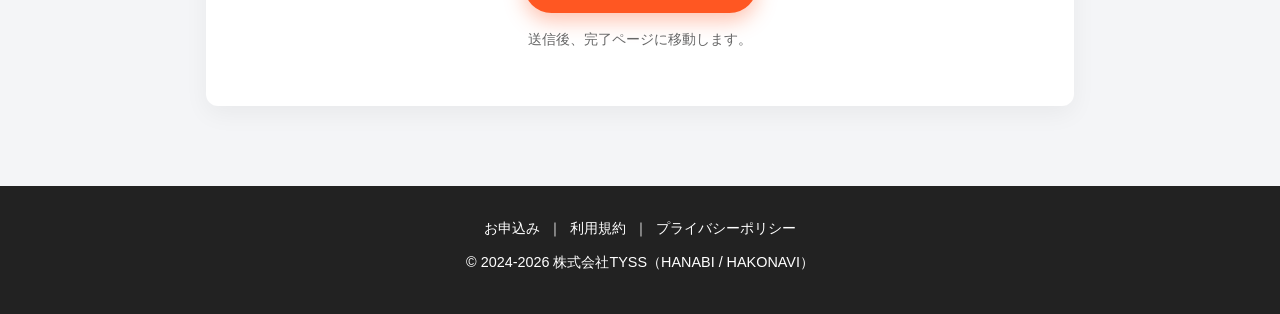
==== commit 621d2a26: "申込フォーム: 利用規約の最後に「HANABIのご利用に必要なもの」の確認チェックを追加 - クレジットカード（JCB不可）・Shopeeセラーアカウント・Amazon大口セラーアカウント・OpenA" ====
--- a/apply/index.html
+++ b/apply/index.html
@@ -121,11 +121,21 @@
         <p class="error">お申込み内容を選んでください。</p>
       </div>
 
-      <!-- 11 利用規約 -->
-      <div class="field" data-required data-type="checkbox" id="terms-field">
+      <!-- 11 利用規約（枠の最後に「ご利用に必要なもの」の確認チェック。チェックはフォームには送らない） -->
+      <div class="field" data-required data-type="terms" id="terms-field">
         <label class="title">利用規約への同意<span class="req">必須</span></label>
-        <span class="help">下の枠内をスクロールして利用規約（プラン別条件表を含む）をご確認ください。<a href="/terms/" target="_blank" rel="noopener">別ページで開く</a></span>
-        <div class="terms-box" id="terms-box" tabindex="0"><p class="meta">利用規約を読み込んでいます…</p></div>
+        <span class="help">下の枠内を最後までスクロールして利用規約（プラン別条件表を含む）をご確認ください。<a href="/terms/" target="_blank" rel="noopener">別ページで開く</a></span>
+        <div class="terms-box" id="terms-box" tabindex="0">
+          <div id="terms-content"><p class="meta">利用規約を読み込んでいます…</p></div>
+          <div class="prereq">
+            <h3>HANABIのご利用に必要なもの</h3>
+            <p>HANABIのご利用には、以下のご準備が必要です。ご確認のうえ、すべてにチェックを入れてください。</p>
+            <label class="prereq-item"><input type="checkbox" name="prereq-card"><span>クレジットカード（HANABIの月額料金のお支払いに使います。JCBはご利用いただけません）</span></label>
+            <label class="prereq-item"><input type="checkbox" name="prereq-shopee"><span>Shopeeのセラーアカウント（新規でアカウントを作る方は、担当者付きのアカウントをご案内できます。お申込み前にご連絡ください）</span></label>
+            <label class="prereq-item"><input type="checkbox" name="prereq-amazon"><span>Amazon大口セラーアカウント</span></label>
+            <label class="prereq-item"><input type="checkbox" name="prereq-openai"><span>OpenAI APIの利用登録（ChatGPTの利用プランとは別のものです。登録手順は念のためご用意していますので、ご利用開始後の登録でも問題ありません）</span></label>
+          </div>
+        </div>
         <label class="agree"><input type="checkbox" name="entry.331221295" value="利用規約の内容を確認し、同意します。"><span>利用規約の内容を確認し、同意します。</span></label>
         <p class="error">お申込みには利用規約への同意が必要です。</p>
       </div>
@@ -174,16 +184,26 @@
 
   // 利用規約の本文を /terms/ から読み込んで枠内に表示（同一オリジン）。失敗時はリンク案内
   var box = document.getElementById('terms-box');
+  var content = document.getElementById('terms-content');
   fetch('/terms/', { cache: 'no-cache' }).then(function (res) { return res.text(); }).then(function (html) {
     var doc = new DOMParser().parseFromString(html, 'text/html');
     var body = doc.getElementById('terms-body');
     if (!body) throw new Error('no terms');
     var v = body.getAttribute('data-terms-version');
     if (v) document.getElementById('f-version').value = v;
-    box.innerHTML = body.innerHTML;
+    content.innerHTML = body.innerHTML;
   }).catch(function () {
-    box.innerHTML = '<p>利用規約の読み込みに失敗しました。<a href="/terms/" target="_blank" rel="noopener">こちら</a>からご確認ください。</p>';
-  });
+    content.innerHTML = '<p>利用規約の読み込みに失敗しました。<a href="/terms/" target="_blank" rel="noopener">こちら</a>からご確認ください。</p>';
+  }).then(checkTermsRead);
+
+  // 利用規約の枠を最後までスクロールしたかを記録（未読のまま送信しようとしたらエラー）
+  var termsRead = false;
+  var termsField = document.getElementById('terms-field');
+  function checkTermsRead() {
+    if (box.scrollTop + box.clientHeight >= box.scrollHeight - 8) termsRead = true;
+    if (termsRead && termsField.classList.contains('invalid')) validateField(termsField);
+  }
+  box.addEventListener('scroll', checkTermsRead);
 
   function validateField(field) {
     var ok = true;
@@ -191,6 +211,13 @@
     var radios = field.querySelectorAll('input[type=radio]');
     if (radios.length) {
       ok = Array.prototype.some.call(radios, function (r) { return r.checked; });
+    } else if (type === 'terms') {
+      var err = '';
+      if (!termsRead) err = '利用規約を最後までスクロールしてご確認ください。';
+      else if (field.querySelector('.prereq input:not(:checked)')) err = '利用規約の最後にある「HANABIのご利用に必要なもの」をすべてチェックしてください。';
+      else if (!field.querySelector('.agree input:checked')) err = 'お申込みには利用規約への同意が必要です。';
+      ok = !err;
+      if (err) field.querySelector('.error').textContent = err;
     } else if (type === 'checkbox') {
       ok = !!field.querySelector('input[type=checkbox]:checked');
     } else {
--- a/css/sub.css
+++ b/css/sub.css
@@ -113,6 +113,10 @@
 .terms-box h2 { font-size: 1.1rem; border: 0; margin: 0 0 12px; padding: 0; }
 .terms-box h3 { font-size: 1rem; margin: 18px 0 4px; }
 .terms-box table { font-size: .85rem; }
+.terms-box .prereq { margin-top: 24px; padding-top: 16px; border-top: 1px solid #cfd3d8; }
+.terms-box .prereq p { margin: 0 0 8px; }
+.prereq-item { display: flex; gap: 8px; align-items: flex-start; margin: 6px 0; cursor: pointer; }
+.prereq-item input { margin-top: 6px; flex: 0 0 auto; }
 .agree { display: flex; gap: 10px; align-items: flex-start; margin-top: 14px; font-weight: 700; cursor: pointer; }
 .agree input { transform: scale(1.3); margin-top: 6px; }
 .error { color: #c62828; font-size: .88rem; margin-top: 6px; display: none; }
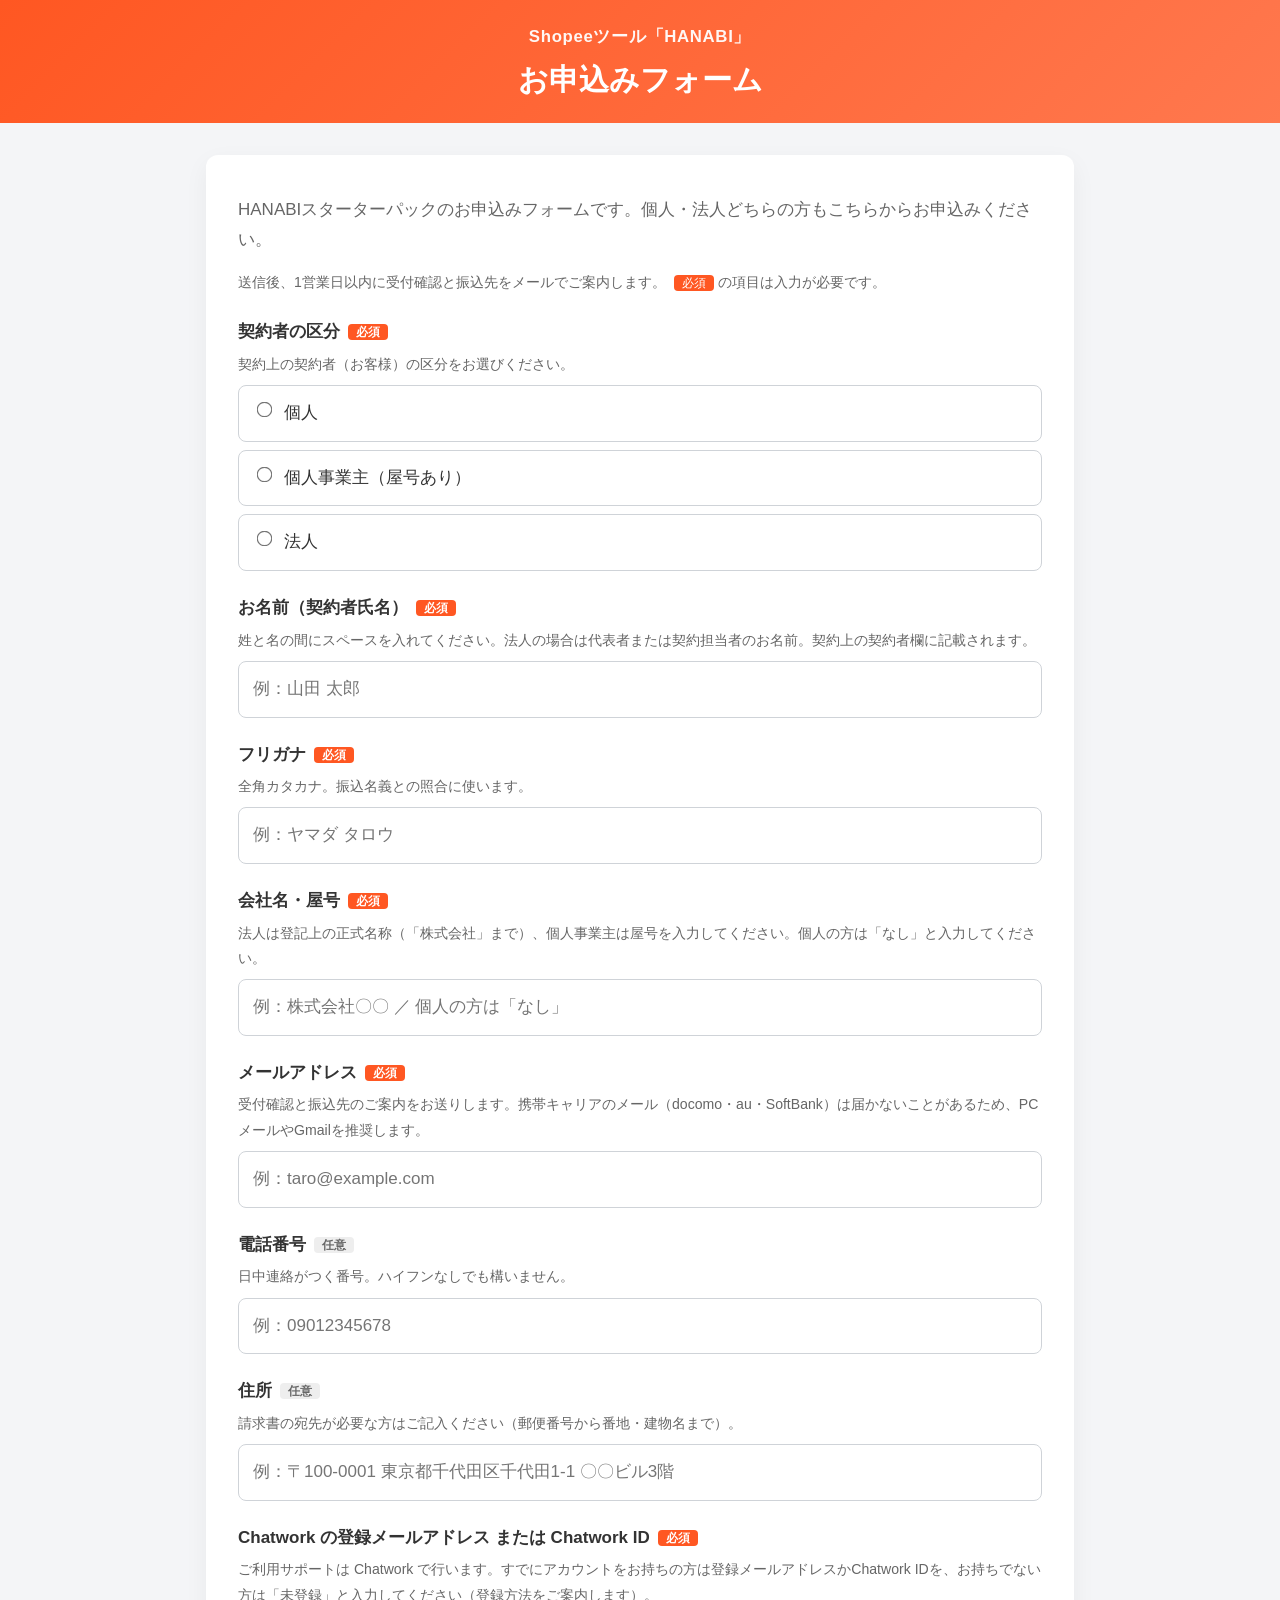
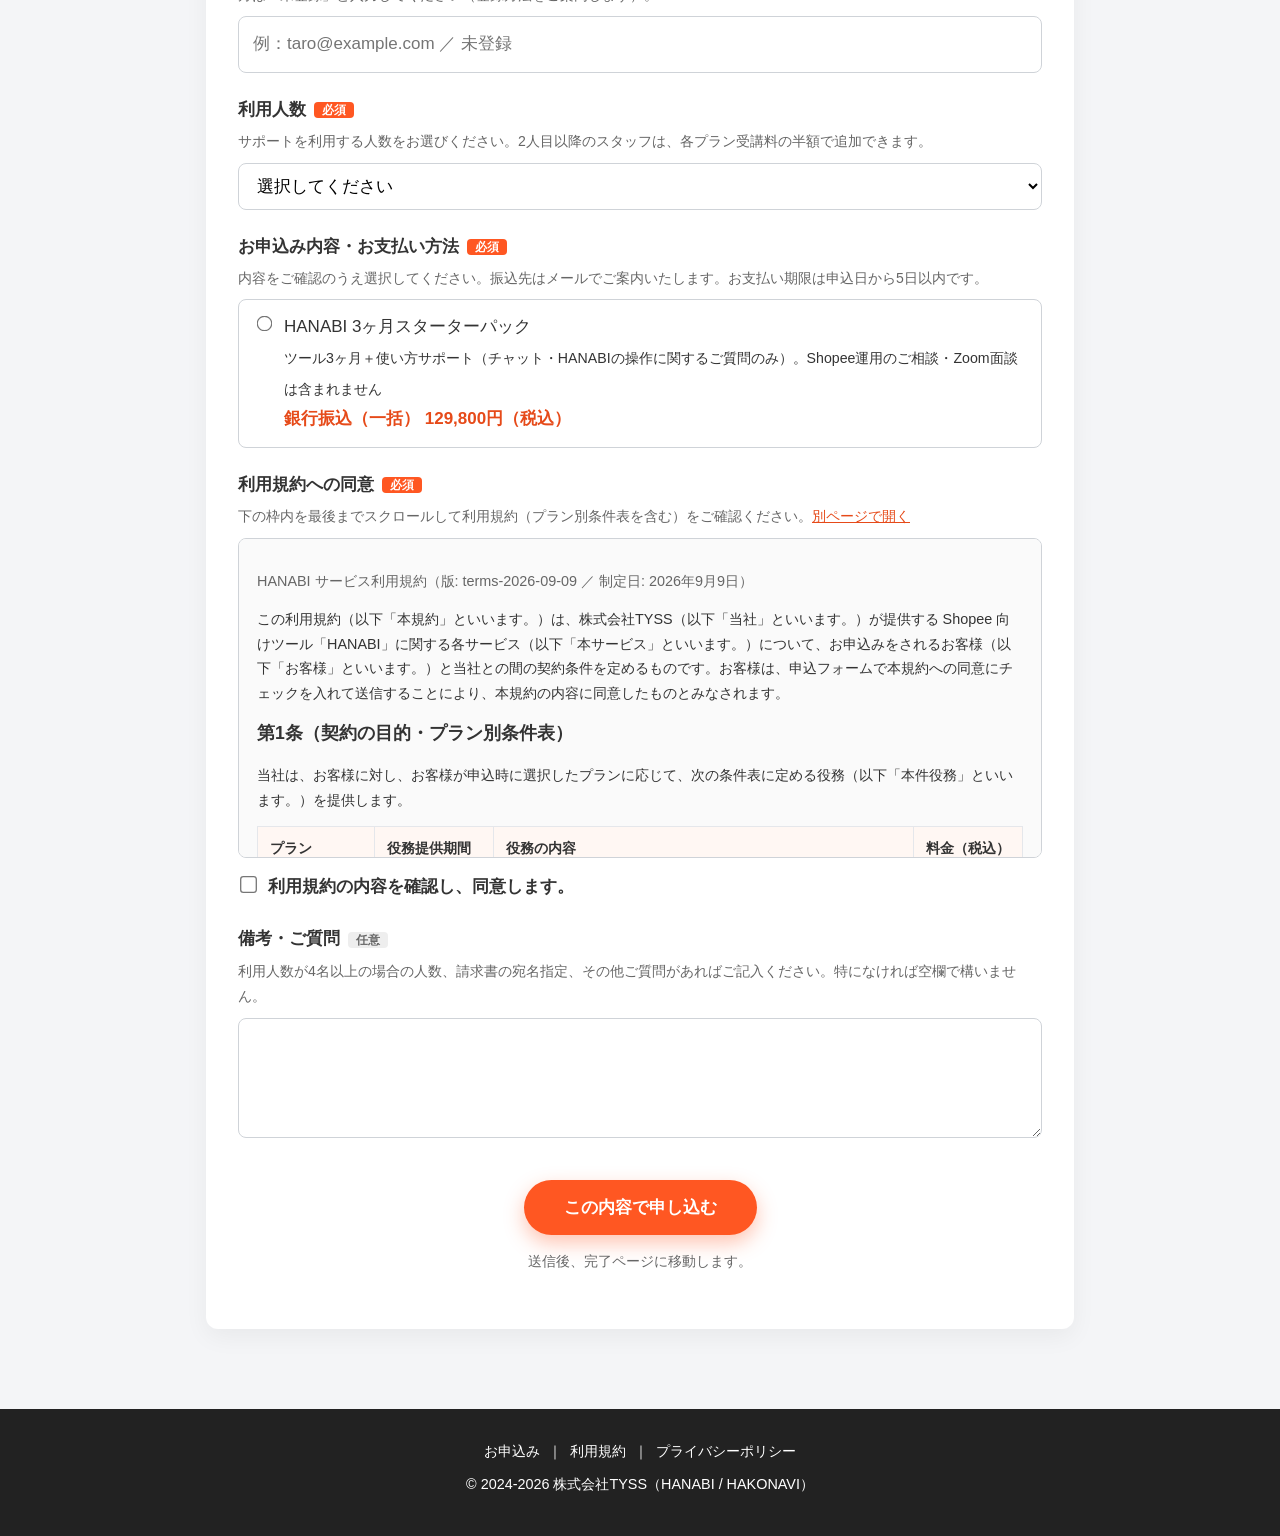
==== commit 46a049c0: "申込フォーム: ライト・スタンダード・マスターコースの選択肢を当面非公開に - 3コースの選択肢をコメントアウト（再公開時はコメントを外す） - タイトル・説明文・冒頭文をスターターパックのみの表記に" ====
--- a/apply/index.html
+++ b/apply/index.html
@@ -3,8 +3,8 @@
 <head>
 <meta charset="UTF-8">
 <meta name="viewport" content="width=device-width, initial-scale=1.0">
-<title>お申込み｜HANABI スターターパック・コンサルコース（株式会社TYSS）</title>
-<meta name="description" content="Shopeeツール「HANABI」の3ヶ月スターターパック、およびライト・スタンダード・マスターコースのお申込みページ。利用規約に同意のうえ、フォームからお申込みください。">
+<title>お申込み｜HANABI スターターパック（株式会社TYSS）</title>
+<meta name="description" content="Shopeeツール「HANABI」の3ヶ月スターターパックのお申込みページ。利用規約に同意のうえ、フォームからお申込みください。">
 <meta name="robots" content="noindex, nofollow">
 <link rel="canonical" href="https://hanabi.marketvalleys.com/apply/">
 <link rel="icon" href="/favicon.ico">
@@ -27,7 +27,7 @@
 
 <main>
   <section class="card">
-    <p class="lead">HANABIスターターパックおよびコンサルコースのお申込みフォームです。個人・法人どちらの方もこちらからお申込みください。</p>
+    <p class="lead">HANABIスターターパックのお申込みフォームです。個人・法人どちらの方もこちらからお申込みください。</p>
     <p class="note">送信後、1営業日以内に受付確認と振込先をメールでご案内します。<span class="req">必須</span> の項目は入力が必要です。</p>
 
     <form id="apply-form" novalidate>
@@ -115,9 +115,11 @@
         <label class="title">お申込み内容・お支払い方法<span class="req">必須</span></label>
         <span class="help">内容をご確認のうえ選択してください。振込先はメールでご案内いたします。お支払い期限は申込日から5日以内です。</span>
         <label class="choice"><input type="radio" name="entry.429913084" data-plan="starter" value="HANABI 3ヶ月スターターパック ／ 銀行振込（一括） 129,800円（税込）"><span>HANABI 3ヶ月スターターパック<br><small>ツール3ヶ月＋使い方サポート（チャット・HANABIの操作に関するご質問のみ）。Shopee運用のご相談・Zoom面談は含まれません</small><br><span class="price">銀行振込（一括） 129,800円（税込）</span></span></label>
+        <!-- ライト・スタンダード・マスターコースは当面非公開（2026-11-10）。再公開時はこのコメントを外す
         <label class="choice"><input type="radio" name="entry.429913084" data-plan="light" value="ライトコース（3ヶ月・Zoom15回） ／ 銀行振込（一括） 275,000円（税込）"><span>ライトコース（3ヶ月）<br><small>Zoom15回＋チャット質問し放題＋HANABI利用料込み</small><br><span class="price">銀行振込（一括） 275,000円（税込）</span></span></label>
         <label class="choice"><input type="radio" name="entry.429913084" data-plan="standard" value="スタンダードコース（6ヶ月・Zoom30回） ／ 銀行振込（一括） 440,000円（税込）"><span>スタンダードコース（6ヶ月）<br><small>Zoom30回＋チャット質問し放題＋HANABI利用料込み＋AI構築相談1回</small><br><span class="price">銀行振込（一括） 440,000円（税込）</span></span></label>
         <label class="choice"><input type="radio" name="entry.429913084" data-plan="master" value="マスターコース（1年・Zoom72回） ／ 銀行振込（一括） 1,100,000円（税込）"><span>マスターコース（1年）<br><small>Zoom72回＋チャット質問し放題＋HANABI利用料込み＋AI構築相談5回</small><br><span class="price">銀行振込（一括） 1,100,000円（税込）</span></span></label>
+        -->
         <p class="error">お申込み内容を選んでください。</p>
       </div>
 
@@ -130,10 +132,10 @@
           <div class="prereq">
             <h3>HANABIのご利用に必要なもの</h3>
             <p>HANABIのご利用には、以下のご準備が必要です。ご確認のうえ、すべてにチェックを入れてください。</p>
-            <label class="prereq-item"><input type="checkbox" name="prereq-card"><span>クレジットカード（HANABIの月額料金のお支払いに使います。JCBはご利用いただけません）</span></label>
-            <label class="prereq-item"><input type="checkbox" name="prereq-shopee"><span>Shopeeのセラーアカウント（新規でアカウントを作る方は、担当者付きのアカウントをご案内できます。お申込み前にご連絡ください）</span></label>
+            <label class="prereq-item"><input type="checkbox" name="prereq-card"><span>クレジットカード<small>HANABIの月額料金のお支払いに使います。JCBはご利用いただけません。</small></span></label>
+            <label class="prereq-item"><input type="checkbox" name="prereq-shopee"><span>Shopeeのセラーアカウント<small>新規でアカウントを作る方は、担当者付きのアカウントをご案内できます。お申込み前にご連絡ください。</small></span></label>
             <label class="prereq-item"><input type="checkbox" name="prereq-amazon"><span>Amazon大口セラーアカウント</span></label>
-            <label class="prereq-item"><input type="checkbox" name="prereq-openai"><span>OpenAI APIの利用登録（ChatGPTの利用プランとは別のものです。登録手順は念のためご用意していますので、ご利用開始後の登録でも問題ありません）</span></label>
+            <label class="prereq-item"><input type="checkbox" name="prereq-openai"><span>OpenAI APIの利用登録<small>ChatGPTの利用プランとは別のものです。登録手順は念のためご用意していますので、ご利用開始後の登録でも問題ありません。</small></span></label>
           </div>
         </div>
         <label class="agree"><input type="checkbox" name="entry.331221295" value="利用規約の内容を確認し、同意します。"><span>利用規約の内容を確認し、同意します。</span></label>
@@ -205,6 +207,12 @@
   }
   box.addEventListener('scroll', checkTermsRead);
 
+  // 同意にチェックを入れた時点で、規約の既読と「ご利用に必要なもの」のチェックを判定。満たさなければ同意を外してエラー表示
+  var agree = termsField.querySelector('.agree input');
+  agree.addEventListener('change', function () {
+    if (agree.checked && !validateField(termsField)) agree.checked = false;
+  });
+
   function validateField(field) {
     var ok = true;
     var type = field.getAttribute('data-type');
@@ -214,7 +222,7 @@
     } else if (type === 'terms') {
       var err = '';
       if (!termsRead) err = '利用規約を最後までスクロールしてご確認ください。';
-      else if (field.querySelector('.prereq input:not(:checked)')) err = '利用規約の最後にある「HANABIのご利用に必要なもの」をすべてチェックしてください。';
+      else if (field.querySelector('.prereq input:not(:checked)')) err = '利用規約の最後にある「HANABIのご利用に必要なもの」をすべて確認してください。';
       else if (!field.querySelector('.agree input:checked')) err = 'お申込みには利用規約への同意が必要です。';
       ok = !err;
       if (err) field.querySelector('.error').textContent = err;
--- a/css/sub.css
+++ b/css/sub.css
@@ -117,6 +117,7 @@
 .terms-box .prereq p { margin: 0 0 8px; }
 .prereq-item { display: flex; gap: 8px; align-items: flex-start; margin: 6px 0; cursor: pointer; }
 .prereq-item input { margin-top: 6px; flex: 0 0 auto; }
+.prereq-item small { display: block; color: var(--muted); font-size: .85rem; line-height: 1.6; }
 .agree { display: flex; gap: 10px; align-items: flex-start; margin-top: 14px; font-weight: 700; cursor: pointer; }
 .agree input { transform: scale(1.3); margin-top: 6px; }
 .error { color: #c62828; font-size: .88rem; margin-top: 6px; display: none; }
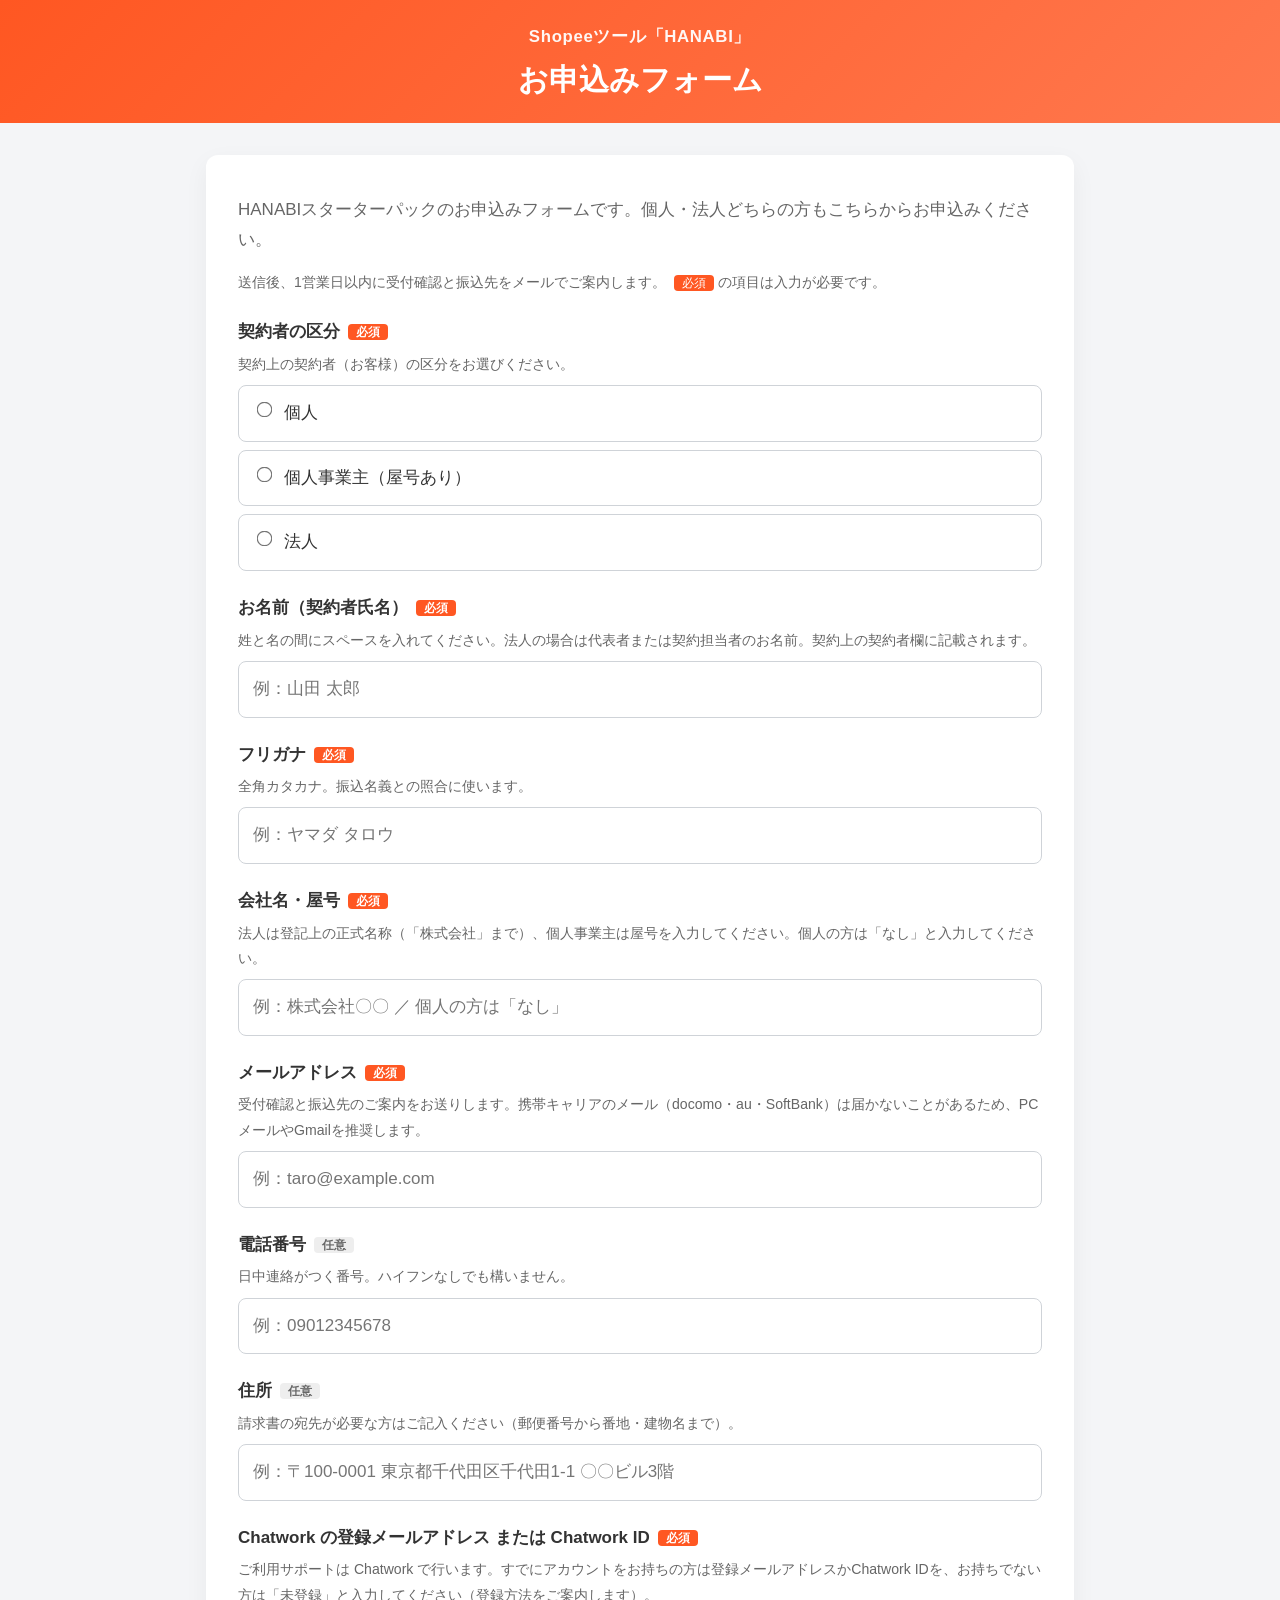
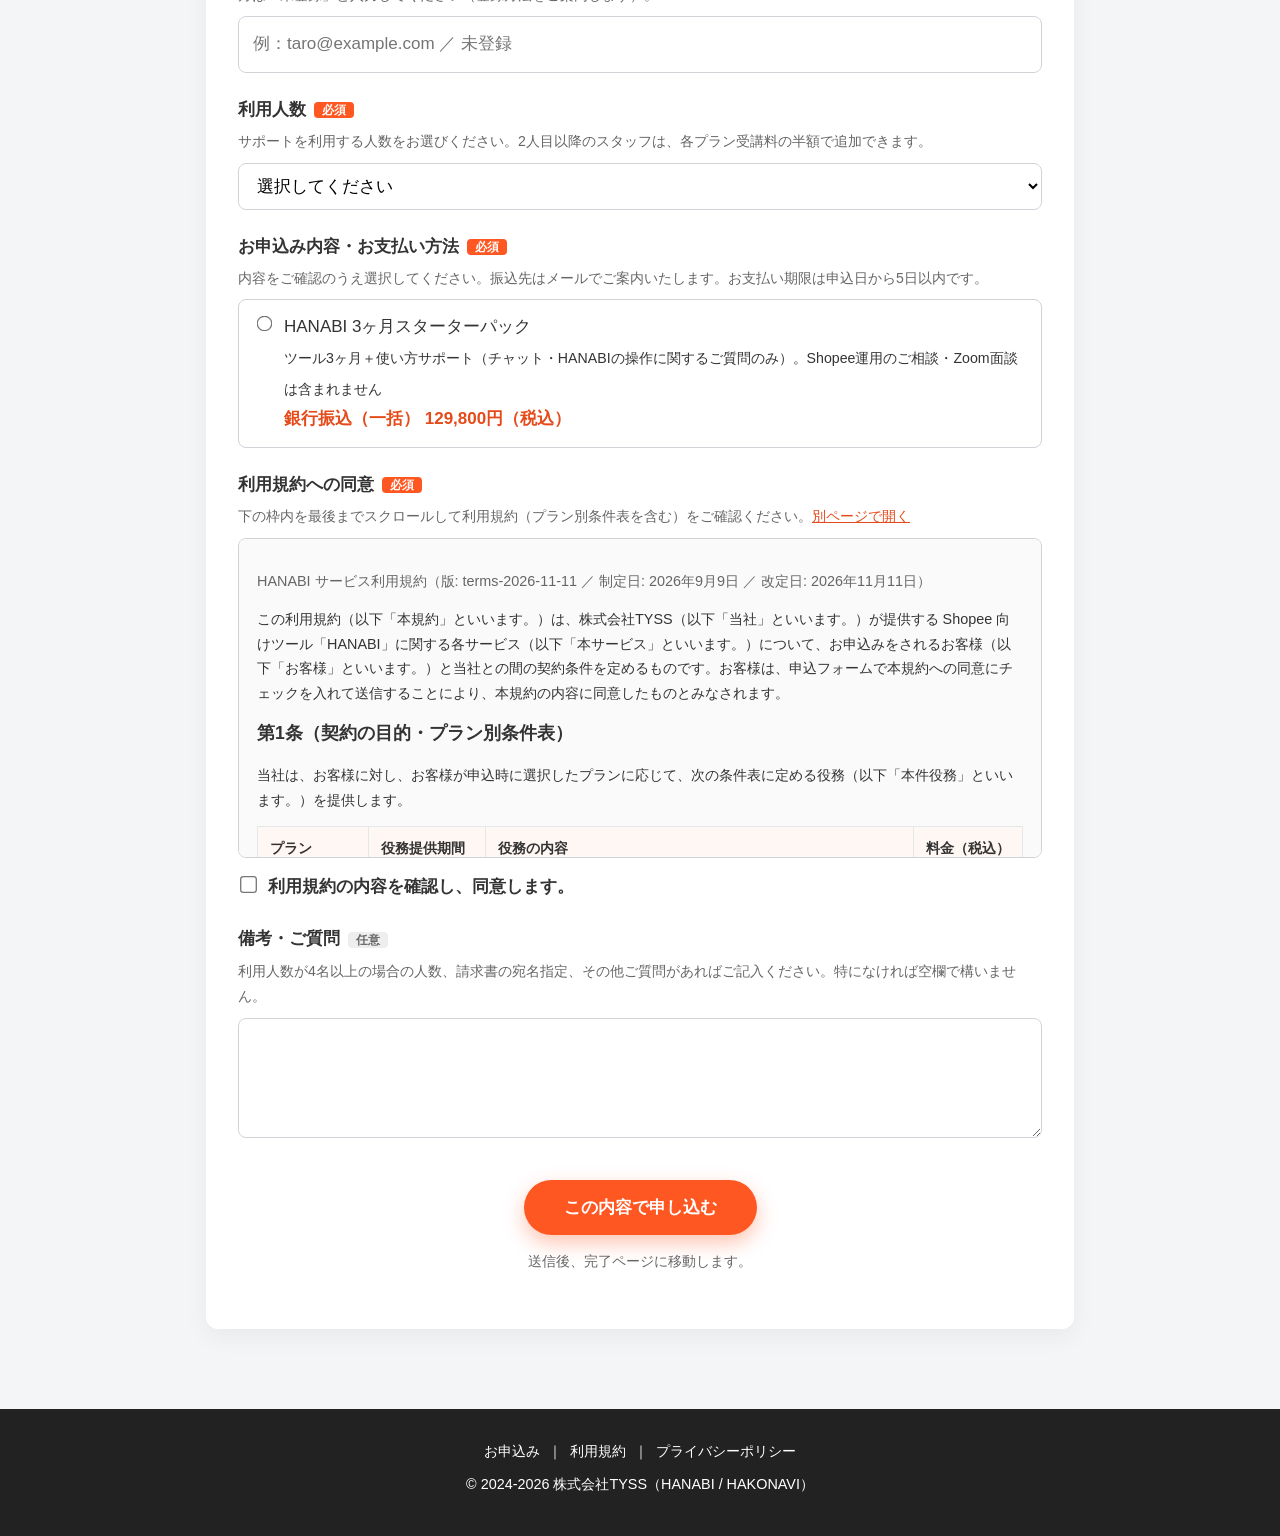
==== commit 57bc428c: "利用規約: ライト・スタンダード・マスターコースを当面非公開に（版 terms-2026-11-11） - プラン別条件表の3コースの行をコメントアウト - 第1条2項の「各コースは①〜④」を削除、説" ====
--- a/apply/index.html
+++ b/apply/index.html
@@ -150,7 +150,7 @@
       </div>
 
       <!-- 13 規約バージョン（自動） -->
-      <input type="hidden" name="entry.306155973" id="f-version" value="terms-2026-09-09">
+      <input type="hidden" name="entry.306155973" id="f-version" value="terms-2026-11-11">
       <!-- スパム対策（人間は見えない） -->
       <div class="hp" aria-hidden="true"><label>Website <input type="text" name="website" tabindex="-1" autocomplete="off"></label></div>
 
